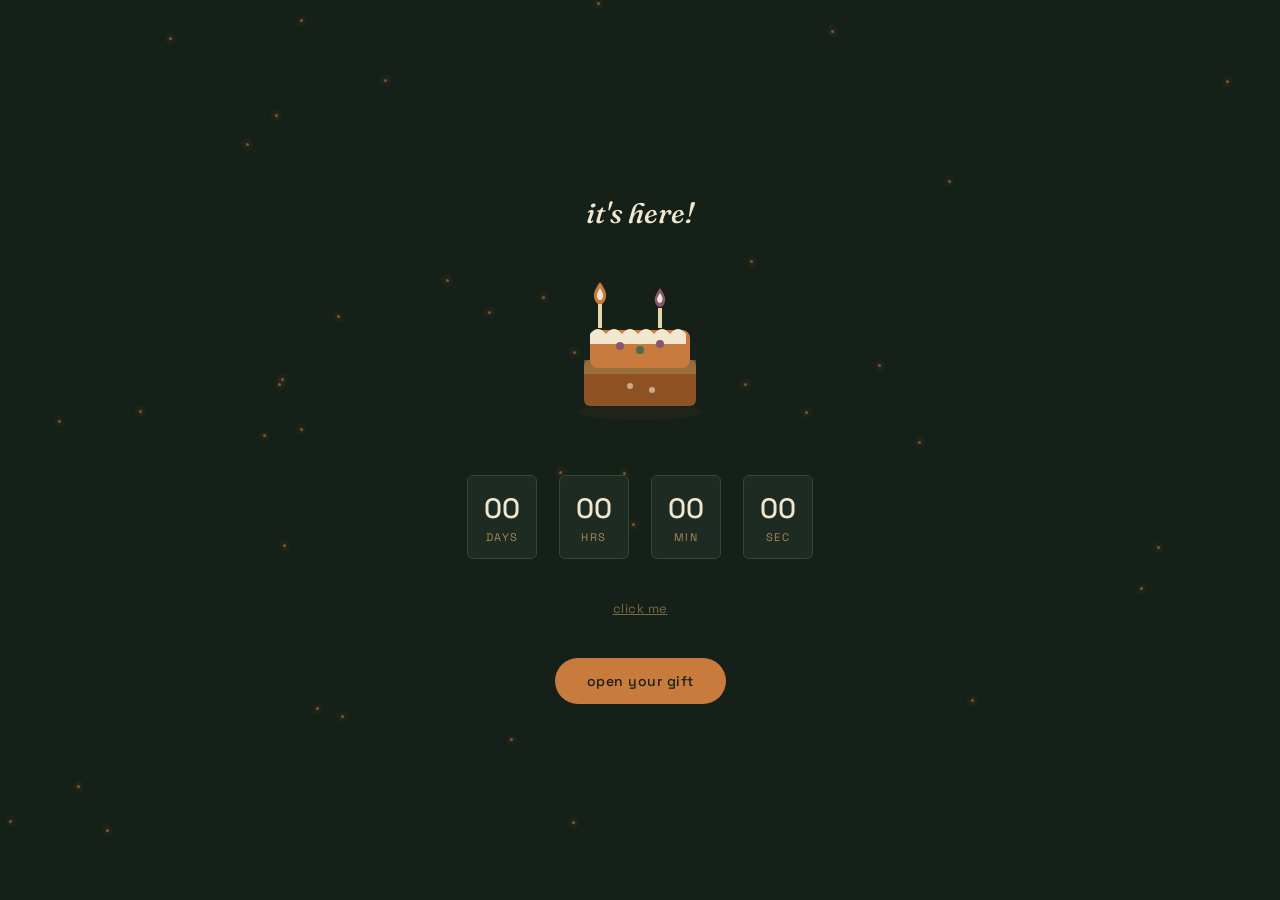
==== index.html @ c5e5657f "Rename HBDAY!!.html to index.html" ====
<!DOCTYPE html>
<html lang="en">
<head>
<meta charset="UTF-8">
<meta name="viewport" content="width=device-width, initial-scale=1.0">
<title>Happy Birthday, My Love</title>
<link rel="stylesheet" href="style.css">
</head>
<body>

<div class="fireflies" id="fireflies"></div>

<!-- SCENE 0 : CANDLE COUNTDOWN -->
<section class="scene active" id="scene0">
  <p class="count-title" id="count-title-text">Happy na, Birthday mo pa</p>

  <div class="candle-wrap">
    <svg width="160" height="150" viewBox="0 0 160 150" fill="none">
      <ellipse cx="80" cy="138" rx="64" ry="8" fill="#3a2b17" opacity="0.3"/>

      <rect x="24" y="86" width="112" height="46" rx="6" fill="#8f5225"/>
      <rect x="24" y="86" width="112" height="14" fill="#a68a52" opacity="0.5"/>

      <rect x="30" y="56" width="100" height="38" rx="8" fill="#c97a3d"/>
      <path d="M30 60 q8 -10 16 0 q8 -10 16 0 q8 -10 16 0 q8 -10 16 0 q8 -10 16 0 q8 -10 16 0 v10 h-96 z" fill="#f1e6ce"/>

      <rect x="38" y="30" width="4" height="24" fill="#e6d6ae"/>
      <path d="M40 8c6 8 8 14 4 20-2 3-6 3-8 0-4-6-2-12 4-20z" fill="#c97a3d"/>
      <path d="M40 14c3 5 4 8 2 11-1 1.5-3 1.5-4 0-2-3-1-6 2-11z" fill="#f1e6ce"/>

      <rect x="98" y="34" width="4" height="20" fill="#e6d6ae"/>
      <path d="M100 14c5 7 7 12 3.5 17-1.7 2.5-5.3 2.5-7 0-3.5-5-1.5-10 3.5-17z" fill="#8a5570"/>
      <path d="M100 19c2.5 4 3.5 6.5 1.5 9-0.9 1.2-2.6 1.2-3.5 0-1.7-2.5-0.8-5 2-9z" fill="#f1e6ce"/>

      <circle cx="60" cy="72" r="4" fill="#8a5570"/>
      <circle cx="80" cy="76" r="4" fill="#4f6b4a"/>
      <circle cx="100" cy="70" r="4" fill="#8a5570"/>
      <circle cx="70" cy="112" r="3" fill="#f1e6ce" opacity="0.6"/>
      <circle cx="92" cy="116" r="3" fill="#f1e6ce" opacity="0.6"/>
    </svg>
  </div>

  <div class="count-grid">
    <div class="count-unit"><span class="count-num" id="cd-days">00</span><span class="count-label">days</span></div>
    <div class="count-unit"><span class="count-num" id="cd-hours">00</span><span class="count-label">hrs</span></div>
    <div class="count-unit"><span class="count-num" id="cd-min">00</span><span class="count-label">min</span></div>
    <div class="count-unit"><span class="count-num" id="cd-sec">00</span><span class="count-label">sec</span></div>
  </div>

  <button class="skip-btn" onclick="goTo('scene1')">click me</button>
  <button class="reveal-btn" id="reveal-btn" onclick="goTo('scene1')">open your gift</button>
</section>

<!-- SCENE 1 : WILDFLOWERS + TAG -->
<section class="scene" id="scene1">
  <p class="headline">Hi J, I made you something for your birthday!</p>

  <div class="bouquet-wrap">
    <svg width="220" height="220" viewBox="0 0 220 220" fill="none">
      <path d="M110 130 L110 210" stroke="#4f6b4a" stroke-width="4"/>
      <path d="M110 160 Q90 170 80 190" stroke="#4f6b4a" stroke-width="3" fill="none"/>
      <path d="M110 150 Q130 158 140 178" stroke="#4f6b4a" stroke-width="3" fill="none"/>
      <ellipse cx="78" cy="188" rx="14" ry="7" fill="#4f6b4a" transform="rotate(-30 78 188)"/>
      <ellipse cx="142" cy="176" rx="14" ry="7" fill="#4f6b4a" transform="rotate(25 142 176)"/>

      <g transform="translate(70,112)">
        <circle cx="-14" cy="0" r="10" fill="#c97a3d"/>
        <circle cx="14" cy="0" r="10" fill="#c97a3d"/>
        <circle cx="0" cy="-14" r="10" fill="#c97a3d"/>
        <circle cx="0" cy="14" r="10" fill="#c97a3d"/>
        <circle r="7" fill="#8f5225"/>
      </g>
      <g transform="translate(122,96) scale(0.85)">
        <circle cx="-14" cy="0" r="10" fill="#8a5570"/>
        <circle cx="14" cy="0" r="10" fill="#8a5570"/>
        <circle cx="0" cy="-14" r="10" fill="#8a5570"/>
        <circle cx="0" cy="14" r="10" fill="#8a5570"/>
        <circle r="7" fill="#5c3549"/>
      </g>
      <g transform="translate(96,74) scale(1)">
        <circle cx="-14" cy="0" r="10" fill="#f1e6ce"/>
        <circle cx="14" cy="0" r="10" fill="#f1e6ce"/>
        <circle cx="0" cy="-14" r="10" fill="#f1e6ce"/>
        <circle cx="0" cy="14" r="10" fill="#f1e6ce"/>
        <circle r="7" fill="#a68a52"/>
      </g>
    </svg>
  </div>

  <button class="tag-area" onclick="goTo('scene2')" aria-label="Open the letter">
    <div class="gift-tag">
      <div class="tag-hole"></div>
      <div class="tag-mark">open me</div>
    </div>
    <div class="tag-twine"></div>
    <p class="prompt-text">pull the tag to read my letter</p>
  </button>
</section>

<!-- SCENE 2 : LETTER -->
<section class="scene" id="scene2">
  <div class="letter-card">
    <p class="letter-ribbon">Happy birthday, j!!</p>
    <p class="letter-title">para to sayo</p>
    <p class="letter-body">
      Lakas amats
    </p>
    <p class="letter-sign">-pilyo</p>
  </div>
  <button class="continue-btn" onclick="goTo('scene3')">keep scrolling</button>
</section>

<!-- SCENE 3 : CORKBOARD -->
<section class="scene" id="scene3">
  <button class="back-btn" onclick="goTo('scene2')">&larr; back</button>
  <p class="scrap-title">Kunan Mong Pic</p>

  <div class="scrapboard">
    <div class="photo-pin" style="top:24px;left:6%;transform:rotate(-6deg);">
      <span class="pin-dot"></span>
      <div class="photo-slot"><img src="photo1.jpg" alt=""></div>
      <figcaption>J</figcaption>
    </div>

    <div class="photo-pin" style="top:70px;left:38%;transform:rotate(4deg);z-index:2;">
      <span class="pin-dot"></span>
      <div class="photo-slot"><img src="photo2.jpg" alt=""></div>
      <figcaption>J</figcaption>
    </div>

    <div class="photo-pin" style="top:30px;right:4%;transform:rotate(7deg);">
      <span class="pin-dot"></span>
      <div class="photo-slot"><img src="photo3.jpg" alt=""></div>
      <figcaption>J</figcaption>
    </div>

    <div class="photo-pin" style="top:320px;left:14%;transform:rotate(-4deg);width:120px;">
      <span class="pin-dot"></span>
      <div class="photo-slot"><img src="photo4.jpg" alt=""></div>
      <figcaption>J</figcaption>
    </div>

    <div class="photo-pin" style="top:340px;right:12%;transform:rotate(6deg);width:120px;">
      <span class="pin-dot"></span>
      <div class="photo-slot"><img src="photo5.jpg" alt=""></div>
      <figcaption>J</figcaption>
    </div>

    <span class="leaf-sticker" style="top:200px;left:22%;">
      <svg viewBox="0 0 24 24" fill="currentColor"><path d="M12 2c6 4 8 10 6 16-4 2-10 0-12-6C4 8 6 4 12 2z"/></svg>
    </span>
    <span class="leaf-sticker" style="top:420px;left:34%;">
      <svg viewBox="0 0 24 24" fill="currentColor"><path d="M12 2c6 4 8 10 6 16-4 2-10 0-12-6C4 8 6 4 12 2z"/></svg>
    </span>
    <span class="leaf-sticker" style="top:80px;left:62%;">
      <svg viewBox="0 0 24 24" fill="currentColor"><path d="M12 2c6 4 8 10 6 16-4 2-10 0-12-6C4 8 6 4 12 2z"/></svg>
    </span>
    <span class="leaf-sticker" style="top:450px;right:6%;">
      <svg viewBox="0 0 24 24" fill="currentColor"><path d="M12 2c6 4 8 10 6 16-4 2-10 0-12-6C4 8 6 4 12 2z"/></svg>
    </span>
  </div>
</section>

<script src="script.js"></script>
</body>
</html>
---- style.css ----
@import url('https://fonts.googleapis.com/css2?family=Fraunces:ital,opsz,wght@0,9..144,500;0,9..144,600;1,9..144,500&family=Space+Grotesk:wght@400;500&family=Caveat:wght@500;700&display=swap');

:root{
  --ink:#152019;
  --ink-2:#1d2b22;
  --parchment:#f1e6ce;
  --parchment-2:#e6d6ae;
  --amber:#c97a3d;
  --amber-dark:#8f5225;
  --plum:#8a5570;
  --brass:#a68a52;
  --moss:#4f6b4a;
  --moss-dark:#334a31;
}

*{box-sizing:border-box;}
html,body{margin:0;padding:0;}
body{
  background:var(--ink);
  color:var(--parchment);
  font-family:'Space Grotesk', sans-serif;
  min-height:100vh;
  overflow-x:hidden;
}

.scene{
  min-height:100vh;
  width:100%;
  display:none;
  flex-direction:column;
  align-items:center;
  justify-content:center;
  padding:6vh 5vw;
  position:relative;
  opacity:0;
  animation:fadeIn 1s ease forwards;
}
.scene.active{display:flex;}
@keyframes fadeIn{from{opacity:0;transform:translateY(10px);}to{opacity:1;transform:translateY(0);}}

.fireflies{position:fixed;inset:0;pointer-events:none;z-index:0;}
.firefly{position:absolute;width:3px;height:3px;background:var(--amber);border-radius:50%;opacity:.6;animation:drift 6s ease-in-out infinite;box-shadow:0 0 6px 1px rgba(201,122,61,.6);}
@keyframes drift{0%,100%{transform:translateY(0);opacity:.3;}50%{transform:translateY(-18px);opacity:.8;}}

/* ---------- SCENE 0: candle countdown ---------- */
.count-title{
  font-family:'Fraunces', serif;
  font-style:italic;
  font-weight:500;
  font-size:clamp(20px,3vw,28px);
  text-align:center;
  margin:0 0 44px;
  z-index:1;
}

.candle-wrap{z-index:1;margin-bottom:20px;}

.count-grid{
  display:flex;
  gap:22px;
  z-index:1;
  margin-top:26px;
}
.count-unit{
  display:flex;
  flex-direction:column;
  align-items:center;
  background:var(--ink-2);
  border:1px solid var(--moss-dark);
  border-radius:6px;
  padding:14px 16px;
  min-width:64px;
}
.count-num{
  font-family:'Space Grotesk', sans-serif;
  font-weight:500;
  font-size:28px;
  color:var(--parchment);
}
.count-label{
  font-size:11px;
  letter-spacing:1.5px;
  text-transform:uppercase;
  color:var(--brass);
  margin-top:4px;
}

.skip-btn{
  margin-top:40px;
  background:none;
  border:none;
  color:var(--brass);
  font-family:'Space Grotesk', sans-serif;
  font-size:13px;
  letter-spacing:.5px;
  cursor:pointer;
  text-decoration:underline;
  opacity:.7;
  z-index:1;
}
.skip-btn:hover{opacity:1;}

.reveal-btn{
  margin-top:40px;
  background:var(--amber);
  border:none;
  color:var(--ink);
  font-family:'Space Grotesk', sans-serif;
  font-weight:500;
  font-size:14px;
  letter-spacing:.5px;
  padding:14px 32px;
  border-radius:30px;
  cursor:pointer;
  z-index:1;
  display:none;
}
.reveal-btn.ready{display:inline-block;}

/* ---------- SCENE 1: wildflowers + tag ---------- */
.headline{
  font-family:'Fraunces', serif;
  font-weight:500;
  font-style:italic;
  font-size:clamp(22px,3.2vw,32px);
  text-align:center;
  letter-spacing:.3px;
  margin:0 0 40px;
  z-index:1;
}

.bouquet-wrap{
  z-index:1;
  margin-bottom:36px;
  filter:drop-shadow(0 10px 30px rgba(0,0,0,.5));
}

.tag-area{
  z-index:1;
  display:flex;
  flex-direction:column;
  align-items:center;
  cursor:pointer;
  background:none;
  border:none;
  padding:0;
}
.tag-area:focus-visible{outline:2px solid var(--amber);outline-offset:6px;}

.gift-tag{
  width:150px;
  height:96px;
  background:var(--parchment-2);
  position:relative;
  border-radius:3px;
  transition:transform .3s ease;
  clip-path:polygon(14% 0,100% 0,100% 100%,14% 100%,0 50%);
}
.tag-area:hover .gift-tag{transform:translateY(-4px) rotate(-2deg);}
.tag-hole{
  position:absolute;left:26px;top:50%;
  width:10px;height:10px;
  background:var(--ink);
  border-radius:50%;
  transform:translateY(-50%);
}
.tag-twine{
  position:absolute;
  left:-30px;top:50%;
  width:34px;height:2px;
  background:var(--brass);
  transform:translateY(-50%) rotate(-8deg);
}
.tag-mark{
  position:absolute;inset:0;
  display:flex;align-items:center;justify-content:center;
  font-family:'Caveat', cursive;
  font-size:22px;
  color:var(--amber-dark);
  padding-left:14px;
}

.prompt-text{
  margin-top:20px;
  font-size:15px;
  letter-spacing:.3px;
  color:var(--parchment-2);
  font-style:italic;
  font-family:'Fraunces', serif;
}

/* ---------- SCENE 2: letter ---------- */
.letter-card{
  background:var(--parchment);
  color:var(--ink);
  width:min(560px,92vw);
  padding:52px 44px 40px;
  position:relative;
  box-shadow:0 20px 60px rgba(0,0,0,.5);
  z-index:1;
  clip-path:polygon(0% 1%,2% 0%,98% 0%,100% 2%,100% 98%,98% 100%,3% 100%,0% 99%);
}
.letter-ribbon{
  font-family:'Caveat', cursive;
  font-weight:700;
  font-size:34px;
  color:var(--plum);
  text-align:center;
  margin:0 0 8px;
}
.letter-title{
  text-align:center;
  font-family:'Fraunces', serif;
  font-weight:500;
  font-size:22px;
  margin:0 0 22px;
  color:var(--ink-2);
}
.letter-body{
  font-size:17px;
  line-height:1.8;
  text-align:center;
  color:#2c2a26;
  margin:0 0 26px;
  font-family:'Fraunces', serif;
}
.letter-sign{
  text-align:center;
  font-family:'Caveat', cursive;
  font-weight:700;
  font-size:26px;
  color:var(--plum);
  margin:0;
}

.continue-btn{
  margin-top:34px;
  background:transparent;
  border:1px solid var(--parchment-2);
  color:var(--parchment);
  font-family:'Space Grotesk', sans-serif;
  font-size:13px;
  letter-spacing:1.5px;
  text-transform:uppercase;
  padding:12px 30px;
  border-radius:30px;
  cursor:pointer;
  transition:.25s ease;
  z-index:1;
}
.continue-btn:hover{background:var(--parchment);color:var(--ink);}

/* ---------- SCENE 3: corkboard ---------- */
.scrap-title{
  font-family:'Caveat', cursive;
  font-weight:700;
  font-size:38px;
  color:var(--parchment);
  margin:0 0 30px;
  z-index:1;
}
.scrapboard{
  position:relative;
  width:min(760px,94vw);
  min-height:520px;
  z-index:1;
  background:
    radial-gradient(rgba(0,0,0,.12) 1px,transparent 1px) 0 0/14px 14px,
    var(--moss-dark);
  border-radius:8px;
  border:10px solid var(--ink-2);
}
.photo-pin{
  position:absolute;
  background:var(--parchment);
  padding:10px 10px 30px;
  width:150px;
  box-shadow:0 12px 24px rgba(0,0,0,.5);
  text-align:center;
  font-family:'Caveat', cursive;
  font-weight:700;
  color:#333;
  font-size:15px;
}
.pin-dot{
  position:absolute;
  top:-7px;left:50%;
  transform:translateX(-50%);
  width:13px;height:13px;
  border-radius:50%;
  background:var(--amber);
  box-shadow:0 3px 4px rgba(0,0,0,.5);
}
.photo-slot{
  width:100%;
  aspect-ratio:1/1;
  background:#e9e4d8;
  border:1.5px dashed #b9b2a0;
  display:flex;
  align-items:center;
  justify-content:center;
  color:#8a8578;
  font-family:'Space Grotesk', sans-serif;
  font-size:11px;
  cursor:pointer;
  overflow:hidden;
  position:relative;
}
.photo-slot img{width:100%;height:100%;object-fit:cover;}
.photo-slot input{position:absolute;inset:0;opacity:0;cursor:pointer;}
.photo-pin figcaption{margin-top:8px;}

.leaf-sticker{position:absolute;color:var(--moss);opacity:.9;}
.leaf-sticker svg{width:22px;height:22px;}

.back-btn{
  position:absolute;
  top:24px;left:24px;
  background:none;
  border:none;
  color:var(--parchment-2);
  font-family:'Space Grotesk', sans-serif;
  font-size:14px;
  cursor:pointer;
  letter-spacing:.3px;
  z-index:2;
  opacity:.7;
}
.back-btn:hover{opacity:1;}

@media (max-width:640px){
  .scrapboard{min-height:640px;}
  .count-grid{gap:10px;}
  .count-unit{min-width:52px;padding:10px 8px;}
}
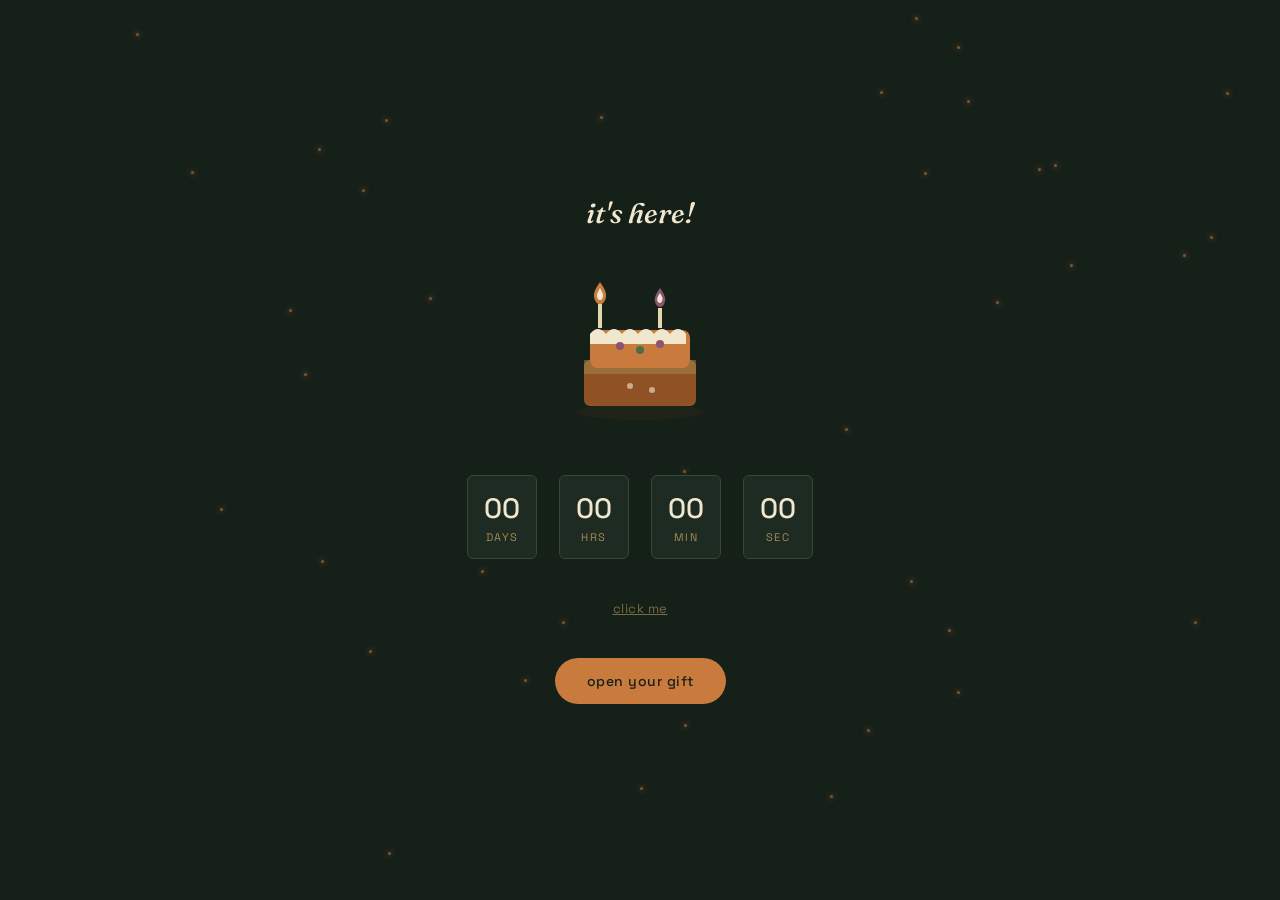
==== commit bd090039: "Update index.html" ====
--- a/index.html
+++ b/index.html
@@ -3,7 +3,7 @@
 <head>
 <meta charset="UTF-8">
 <meta name="viewport" content="width=device-width, initial-scale=1.0">
-<title>Happy Birthday, My Love</title>
+<title>Happy Birthday poe!!</title>
 <link rel="stylesheet" href="style.css">
 </head>
 <body>
@@ -53,7 +53,7 @@
 
 <!-- SCENE 1 : WILDFLOWERS + TAG -->
 <section class="scene" id="scene1">
-  <p class="headline">Hi J, I made you something for your birthday!</p>
+  <p class="headline">Hi madambaby, I made you something for your birthday!</p>
 
   <div class="bouquet-wrap">
     <svg width="220" height="220" viewBox="0 0 220 220" fill="none">
@@ -100,7 +100,7 @@
 <!-- SCENE 2 : LETTER -->
 <section class="scene" id="scene2">
   <div class="letter-card">
-    <p class="letter-ribbon">Happy birthday, j!!</p>
+    <p class="letter-ribbon">Happy birthday, Madambaby!!</p>
     <p class="letter-title">para to sayo</p>
     <p class="letter-body">
       Lakas amats
@@ -113,36 +113,36 @@
 <!-- SCENE 3 : CORKBOARD -->
 <section class="scene" id="scene3">
   <button class="back-btn" onclick="goTo('scene2')">&larr; back</button>
-  <p class="scrap-title">Kunan Mong Pic</p>
+  <p class="scrap-title">Memories</p>
 
   <div class="scrapboard">
     <div class="photo-pin" style="top:24px;left:6%;transform:rotate(-6deg);">
       <span class="pin-dot"></span>
-      <div class="photo-slot"><img src="photo1.jpg" alt=""></div>
+      <div class="photo-slot"><img src="ble ble.jpg" alt=""></div>
       <figcaption>J</figcaption>
     </div>
 
     <div class="photo-pin" style="top:70px;left:38%;transform:rotate(4deg);z-index:2;">
       <span class="pin-dot"></span>
-      <div class="photo-slot"><img src="photo2.jpg" alt=""></div>
+      <div class="photo-slot"><img src="Filipino memes.jpg" alt=""></div>
       <figcaption>J</figcaption>
     </div>
 
     <div class="photo-pin" style="top:30px;right:4%;transform:rotate(7deg);">
       <span class="pin-dot"></span>
-      <div class="photo-slot"><img src="photo3.jpg" alt=""></div>
+      <div class="photo-slot"><img src="Joshua Garcia.jpg" alt=""></div>
       <figcaption>J</figcaption>
     </div>
 
     <div class="photo-pin" style="top:320px;left:14%;transform:rotate(-4deg);width:120px;">
       <span class="pin-dot"></span>
-      <div class="photo-slot"><img src="photo4.jpg" alt=""></div>
+      <div class="photo-slot"><img src="meme.jpg" alt=""></div>
       <figcaption>J</figcaption>
     </div>
 
     <div class="photo-pin" style="top:340px;right:12%;transform:rotate(6deg);width:120px;">
       <span class="pin-dot"></span>
-      <div class="photo-slot"><img src="photo5.jpg" alt=""></div>
+      <div class="photo-slot"><img src="Nakakainis ka eh.jpg" alt=""></div>
       <figcaption>J</figcaption>
     </div>
 
